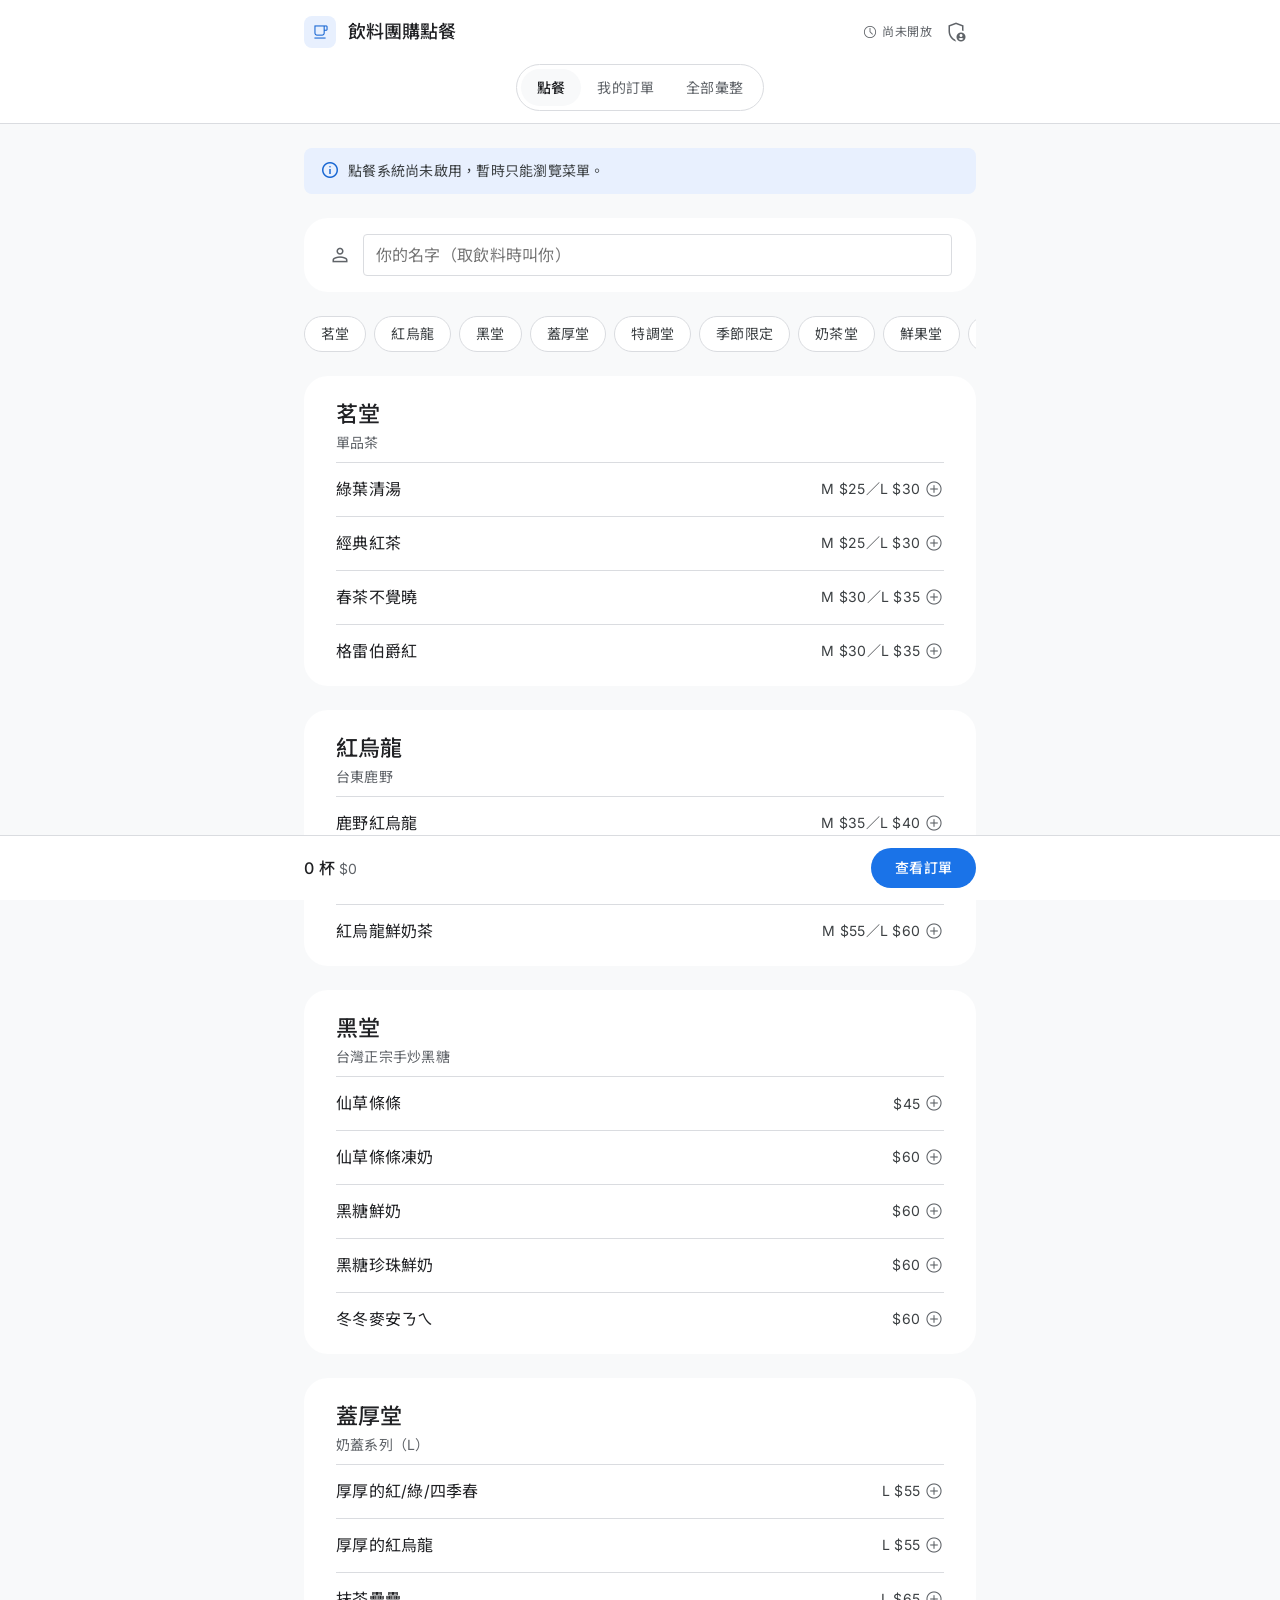
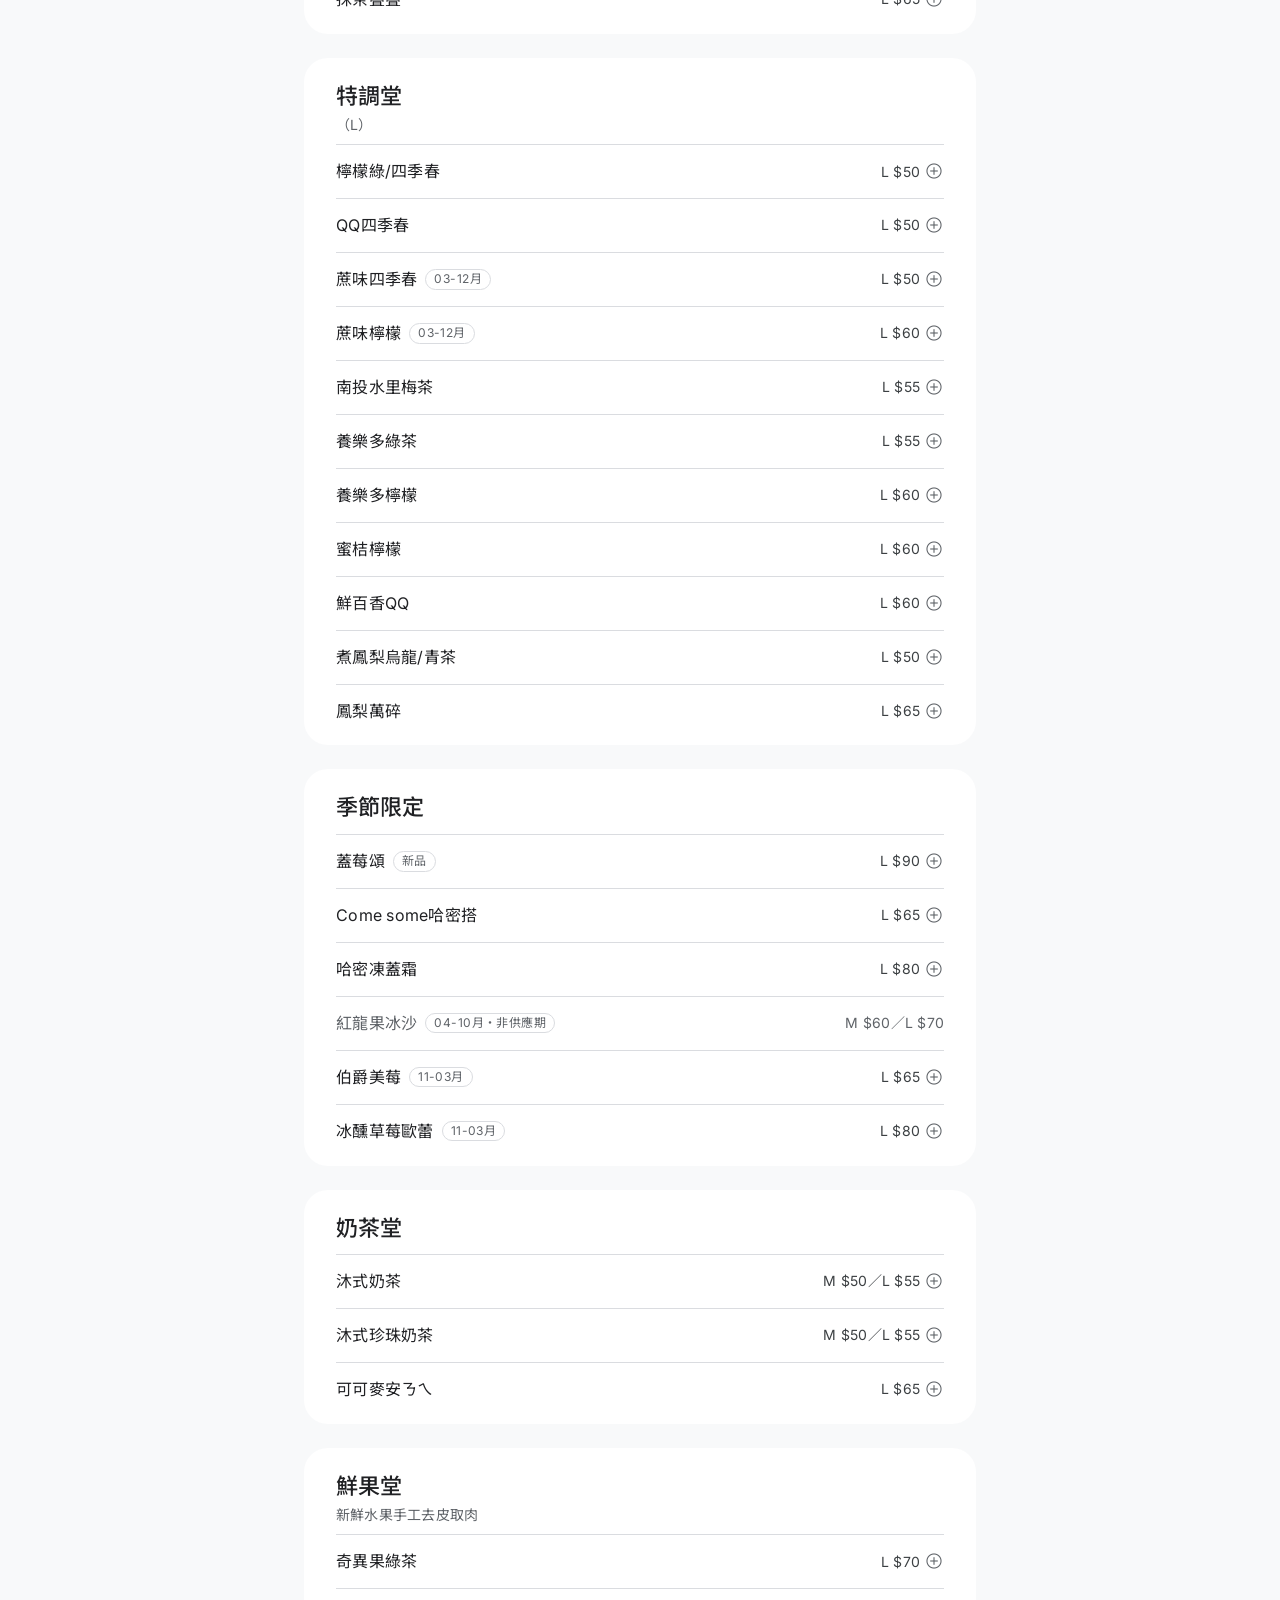
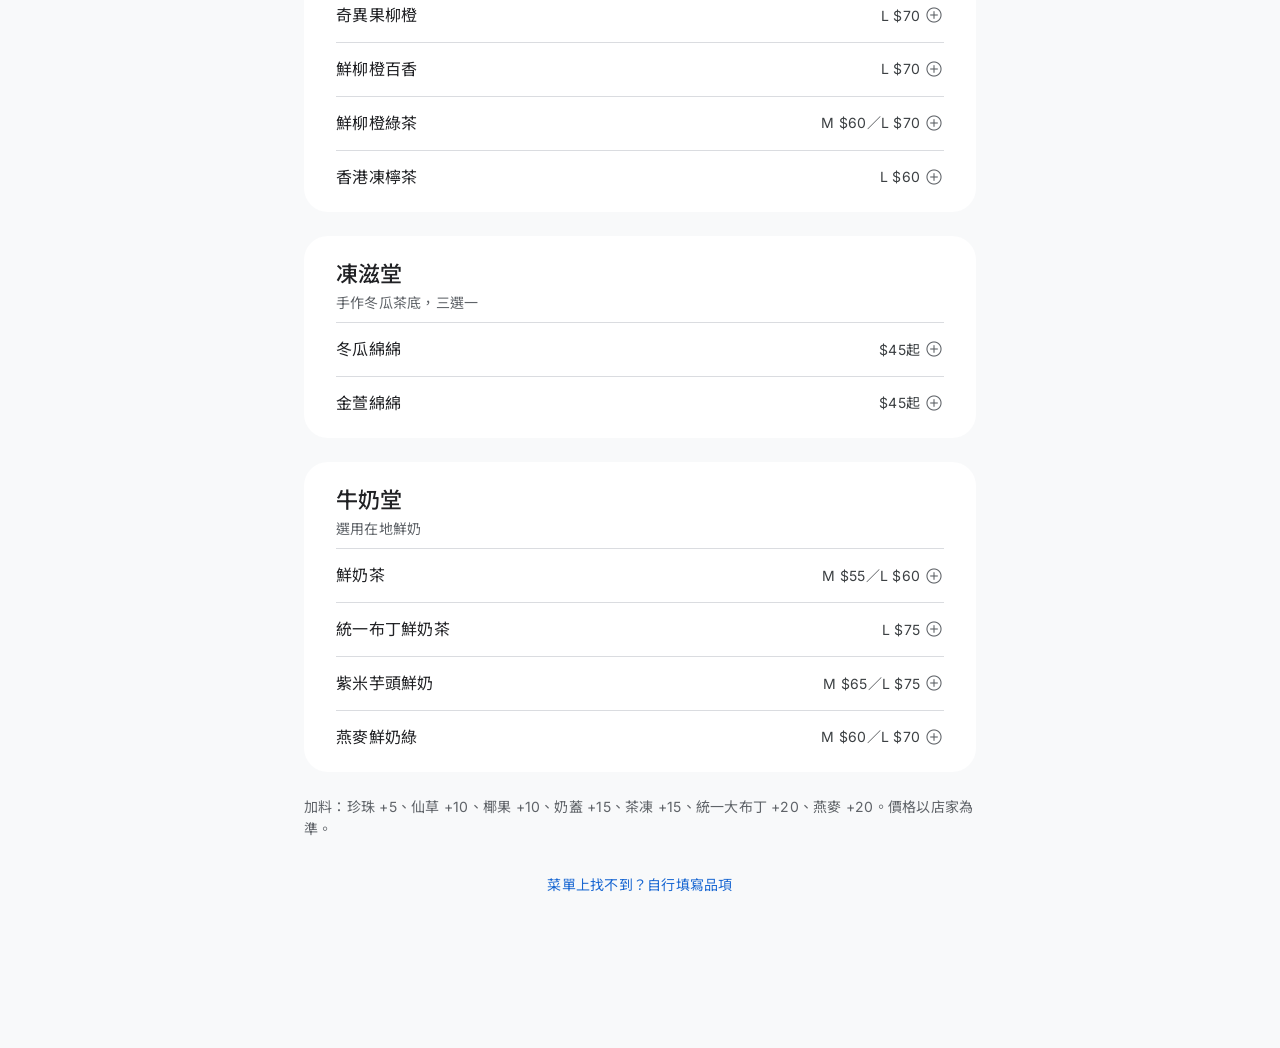
==== drink/index.html @ 53d5939b "Remove organizer guide page from site; keep instructions in README Co-Authored-By: Claude Opus 5.5 <" ====
<!DOCTYPE html>
<html lang="zh-Hant">
<head>
<meta charset="utf-8">
<meta name="viewport" content="width=device-width, initial-scale=1, viewport-fit=cover">
<meta name="robots" content="noindex,nofollow">
<title>飲料團購點餐</title>
<link rel="stylesheet" href="style.css">
</head>
<body>
<header class="tt-nav">
  <div class="tt-nav-inner">
    <div class="tt-brand"><span class="tt-brand-icon"><span class="tt-icon">local_cafe</span></span><span class="tt-brand-label" id="title">飲料團購點餐</span></div>
    <div class="nav-end"><div class="status" id="status">載入中</div><button class="iconbtn" id="adminBtn" aria-label="團主" title="團主"><span class="tt-icon">admin_panel_settings</span></button></div>
  </div>
  <div class="tabbar">
    <div class="tt-tabs" role="tablist">
      <button class="tt-tab" role="tab" id="tabMenu" aria-selected="true">點餐</button>
      <button class="tt-tab" role="tab" id="tabMine" aria-selected="false">我的訂單</button>
      <button class="tt-tab" role="tab" id="tabAll" aria-selected="false">全部彙整</button>
    </div>
  </div>
</header>

<main>
  <div id="notice" class="notice hide"></div>

  <section id="vMenu">
    <div class="card who" style="padding:16px 24px"><span class="tt-icon">person</span><input id="nick" placeholder="你的名字（取飲料時叫你）" maxlength="20" aria-label="你的名字"></div>
    <div id="gallery" class="card hide">
      <h2 class="card-title">菜單照片</h2>
      <div class="thumbs" id="thumbs"></div>
      <p class="muted" style="margin:8px 0 0">點照片可放大</p>
    </div>
    <div id="freeBox" class="card hide">
      <h2 class="card-title">填寫飲料</h2>
      <p class="muted" style="margin:0 0 16px" id="freeHint">這家店請看上方菜單照片，自行填寫品項與價格。</p>
      <button class="btn ghost" id="freeBtn"><span class="tt-icon">edit</span>填寫一杯</button>
    </div>
    <nav class="catnav" id="catnav" aria-label="分類"></nav>
    <div id="menu"></div>
    <p class="muted" id="menuFoot"></p>
    <p class="foot hide" id="otherLink"><a href="#" class="link" id="otherBtn">菜單上找不到？自行填寫品項</a></p>
  </section>

  <section id="vMine" class="hide">
    <div class="card"><h2 class="card-title">我的訂單</h2><div id="mine"></div></div>
  </section>

  <section id="vAll" class="hide">
    <div id="adminBox" class="card hide">
      <h2 class="card-title">團主設定</h2>
      <label class="field-label" for="cfgShop">今日訂購商家</label>
      <div class="row" style="flex-wrap:nowrap;margin-bottom:8px"><select id="cfgShop" style="flex:1"></select><button class="btn ghost" id="shopEdit">編輯</button></div>
      <p style="margin:0 0 16px"><a href="#" class="link" id="shopNew">＋ 新增商家（上傳菜單）</a></p>
      <div class="timegrid">
        <div><label class="field-label" for="cfgOpenAt">開放訂購時間</label><input id="cfgOpenAt" type="datetime-local"></div>
        <div><label class="field-label" for="cfgCloseAt">截團時間</label><input id="cfgCloseAt" type="datetime-local"></div>
      </div>
      <p class="muted" style="margin:8px 0 16px">留空表示不限制。到截團時間後，同事就無法再新增或修改訂單。</p>
      <label class="field-label" for="cfgNote">備註</label>
      <input id="cfgNote" maxlength="80" placeholder="例：12:30 到貨，請到 3 樓會議室領取">
      <div class="row" style="margin-top:16px">
        <button class="btn ghost" id="cfgSave">儲存設定</button>
        <button class="btn ghost" id="cfgToggle">關閉點餐</button>
        <button class="btn danger" id="cfgClear">清空訂單</button>
        <button class="btn ghost" id="adminOut">登出</button>
      </div>
      <div id="clearConfirm" class="row hide" style="margin-top:16px"><span class="muted">確定刪除所有人的訂單？</span><button class="btn danger" id="clearYes">確定清空</button><button class="btn ghost" id="clearNo">取消</button></div>
      <div id="adminMsg" class="muted" style="margin-top:8px"></div>
    </div>

    <div id="shopEditor" class="card hide">
      <h2 class="card-title" id="seTitle">新增商家</h2>
      <label class="field-label" for="seName">商家名稱</label>
      <input id="seName" maxlength="30" placeholder="例：茶湯會 北醫店">
      <div class="grp"><label class="t">菜單照片（最多 6 張）</label>
        <div class="thumbs" id="seThumbs"></div>
        <label class="btn ghost" style="margin-top:8px"><span class="tt-icon">add_photo_alternate</span>選擇照片<input type="file" id="seFile" accept="image/*" multiple hidden></label>
      </div>
      <details class="grp" id="seAdv">
        <summary class="field-label" style="cursor:pointer">進階：建立點選式菜單（選填）</summary>
        <p class="muted" style="margin:8px 0">有了點選式菜單，同事只要點品項、選冰塊甜度，不用自己打字和填價格。沒有也能點餐。</p>
        <div class="row" style="margin-bottom:8px"><button class="btn ghost" id="seCopyPrompt"><span class="tt-icon">content_copy</span>複製 AI 指令</button><span class="muted" id="sePromptMsg"></span></div>
        <p class="muted" style="margin:0 0 8px">做法：把菜單照片和這段指令一起貼給 ChatGPT、Gemini 或 Claude，再把它回覆的文字貼到下面。</p>
        <textarea id="seText" rows="12" style="font-family:ui-monospace,Menlo,monospace;font-size:13px" placeholder="# 分類名稱
品名 M50 L55
品名 45
冰塊: 正常冰 少冰 微冰 去冰 溫 熱
甜度: 正常糖 少糖 半糖 微糖 無糖
加料: 珍珠5 椰果10"></textarea>
        <div id="sePreview" class="muted" style="margin-top:8px"></div>
      </details>
      <label class="row" style="margin-top:16px"><input type="checkbox" id="seUse" checked style="width:auto"> 儲存後設為今日訂購商家</label>
      <div class="row" style="margin-top:16px"><button class="btn" id="seSave">儲存</button><button class="btn ghost" id="seCancel">取消</button><button class="btn danger hide" id="seDelete">刪除這家</button></div>
      <div id="seMsg" class="muted" style="margin-top:8px"></div>
    </div>

    <div class="card">
      <div class="card-head"><h2 class="card-title">叫貨清單</h2><button class="btn ghost" id="refresh" aria-label="重新整理"><span class="tt-icon">refresh</span>更新</button></div>
      <pre id="merged"></pre>
      <div class="row"><button class="btn" id="copyBtn"><span class="tt-icon">content_copy</span>複製清單</button><span id="copyMsg" class="muted"></span></div>
    </div>

    <div class="card"><h2 class="card-title">依人分列</h2><div id="byPerson"></div></div>

    <div id="loginBox" class="foot"><a href="#" id="loginLink" class="link">團主登入</a></div>
    <div id="loginForm" class="card hide">
      <h2 class="card-title">團主登入</h2>
      <label class="field-label" for="adminKey">團主密碼</label>
      <div class="row" style="flex-wrap:nowrap"><input id="adminKey" type="password"><button class="btn ghost" id="loginBtn">登入</button></div>
      <div id="loginMsg" class="muted" style="margin-top:8px"></div>
    </div>
  </section>
</main>

<div class="cartbar" id="cartbar"><div class="cartbar-inner"><div><b id="cbCount">0 杯</b> <span class="muted" id="cbSum">$0</span></div><button class="btn" id="cbGo">查看訂單</button></div></div>

<div class="lightbox" id="lightbox" role="dialog" aria-modal="true"><img id="lbImg" alt="菜單照片"><button class="iconbtn close" id="lbClose" aria-label="關閉"><span class="tt-icon">close</span></button><button class="iconbtn nav prev" id="lbPrev" aria-label="上一張"><span class="tt-icon">chevron_left</span></button><button class="iconbtn nav next" id="lbNext" aria-label="下一張"><span class="tt-icon">chevron_right</span></button></div>
<div class="sheet-bg" id="sheetBg"><div class="sheet" id="sheet" role="dialog" aria-modal="true"></div></div>

<script src="config.js"></script>
<script src="app.js"></script>
</body>
</html>
---- drink/style.css ----
/* TMU Teaching design system — tokens and the components this page uses */
@import url("https://fonts.googleapis.com/css2?family=Inter:wght@400;500&family=Noto+Sans+TC:wght@400;500&display=swap");
@import url("https://fonts.googleapis.com/css2?family=Material+Symbols+Outlined:opsz,wght,FILL,GRAD@24,300,0,0&display=block");

:root {
  --canvas: #f8f9fa; --surface-card: #ffffff; --feature-tint: #e8f0fe;
  --ink: #202124; --graphite: #3c4043; --slate: #5f6368; --mist: #dadce0; --cloud-shadow: #c4c6c7;
  --blue: #1a73e8; --blue-deep: #1967d2; --on-blue: #ffffff; --green: #188038;
  --scrim: #20212480; --focus-ring: #1a73e8;
  --font: Inter, "Noto Sans TC", ui-sans-serif, system-ui, -apple-system, "Segoe UI", sans-serif;
  --s8: 8px; --s16: 16px; --s24: 24px; --s32: 32px; --s40: 40px;
  --r-md: 4px; --r-lg: 8px; --r-3xl: 24px; --r-full: 200px; --r-chip: 9999px;
  --control: 40px; --nav: 64px;
}
* { box-sizing: border-box; }
body { margin: 0; background: var(--canvas); color: var(--ink); font-family: var(--font); font-size: 16px; line-height: 1.56; letter-spacing: 0.272px; -webkit-font-smoothing: antialiased; }
button, input, textarea { font-family: var(--font); }
.hide { display: none !important; }

.tt-icon { font-family: "Material Symbols Outlined"; font-weight: 300; font-style: normal; font-size: 24px; line-height: 1; letter-spacing: normal; text-transform: none; white-space: nowrap; display: inline-block; width: 1em; height: 1em; overflow: hidden; font-feature-settings: "liga"; color: var(--slate); vertical-align: middle; }
:focus-visible { outline: 2px solid var(--focus-ring); outline-offset: 2px; }

/* Nav bar with brand mark */
.tt-nav { position: sticky; top: 0; z-index: 5; background: var(--surface-card); border-bottom: 1px solid var(--mist); }
.tt-nav-inner { max-width: 720px; margin: 0 auto; height: var(--nav); padding: 0 var(--s24); display: flex; align-items: center; justify-content: space-between; gap: var(--s16); }
.tt-brand { display: inline-flex; align-items: center; gap: 12px; min-width: 0; }
.tt-brand-icon { width: 32px; height: 32px; border-radius: var(--r-lg); background: var(--feature-tint); display: inline-flex; align-items: center; justify-content: center; flex: none; }
.tt-brand-icon .tt-icon { color: var(--blue-deep); font-size: 20px; }
.tt-brand-label { font-size: 18px; line-height: 1.56; font-weight: 500; letter-spacing: 0; white-space: nowrap; overflow: hidden; text-overflow: ellipsis; }
.status { font-size: 12px; line-height: 1.5; letter-spacing: 0.432px; color: var(--slate); display: inline-flex; align-items: center; gap: 4px; white-space: nowrap; }
.status .tt-icon { font-size: 16px; }
.status.open { color: var(--green); } .status.open .tt-icon { color: var(--green); }
.tabbar { max-width: 720px; margin: 0 auto; padding: 0 var(--s24) 12px; display: flex; justify-content: center; }

/* Tab switcher */
.tt-tabs { display: inline-flex; padding: 4px; border: 1px solid var(--mist); border-radius: var(--r-chip); background: var(--surface-card); }
.tt-tab { border: 0; background: transparent; border-radius: var(--r-chip); padding: 8px var(--s16); font-size: 14px; line-height: 1.5; letter-spacing: 0.238px; color: var(--slate); cursor: pointer; white-space: nowrap; }
.tt-tab:hover { color: var(--ink); }
.tt-tab[aria-selected="true"] { background: var(--canvas); color: var(--ink); font-weight: 500; }

main { max-width: 720px; margin: 0 auto; padding: var(--s24) var(--s24) 120px; }
.note-line { font-size: 14px; letter-spacing: 0.238px; color: var(--slate); margin: 0 0 var(--s24); }

/* Cards */
.card { background: var(--surface-card); border-radius: var(--r-3xl); padding: var(--s32); margin-bottom: var(--s24); }
.card-title { margin: 0 0 var(--s16); font-size: 22px; line-height: 1.29; letter-spacing: -0.132px; font-weight: 500; }
.card-head { display: flex; justify-content: space-between; align-items: center; gap: var(--s16); margin-bottom: var(--s16); }
.card-head .card-title { margin: 0; }
@media (max-width: 520px) { main { padding: var(--s16) var(--s16) 120px; } .card { padding: var(--s24); } }

/* Inputs */
.field-label { display: block; font-size: 14px; letter-spacing: 0.238px; color: var(--graphite); margin-bottom: var(--s8); }
input, textarea { width: 100%; font-size: 16px; letter-spacing: 0.272px; color: var(--ink); background: var(--surface-card); border: 1px solid var(--mist); border-radius: var(--r-md); padding: 10px 12px; }
input:focus, textarea:focus { outline: none; border-color: var(--blue); box-shadow: 0 0 0 3px var(--cloud-shadow); }
.who { display: flex; align-items: center; gap: 12px; }

/* Category chips */
.catnav { display: flex; gap: var(--s8); overflow-x: auto; padding: 0 0 var(--s8); margin-bottom: var(--s16); scrollbar-width: none; }
.catnav::-webkit-scrollbar { display: none; }
.catnav a { white-space: nowrap; border: 1px solid var(--mist); background: var(--surface-card); color: var(--graphite); border-radius: var(--r-chip); padding: 6px var(--s16); text-decoration: none; font-size: 14px; letter-spacing: 0.238px; }
.catnav a:hover { color: var(--blue-deep); border-color: var(--blue); }

/* Menu */
.cat { background: var(--surface-card); border-radius: var(--r-3xl); padding: var(--s24) var(--s32) var(--s8); margin-bottom: var(--s24); scroll-margin-top: 140px; }
.cat h2 { margin: 0 0 4px; font-size: 22px; line-height: 1.29; letter-spacing: -0.132px; font-weight: 500; }
.cat .sub { margin: 0 0 var(--s8); font-size: 14px; letter-spacing: 0.238px; color: var(--slate); }
.item { display: flex; justify-content: space-between; align-items: center; gap: var(--s16); padding: 14px 0; border-top: 1px solid var(--mist); cursor: pointer; }
.item:hover .n { color: var(--blue-deep); }
.item .n { color: var(--ink); }
.item .tag { display: inline-block; margin-left: var(--s8); font-size: 12px; letter-spacing: 0.432px; color: var(--slate); border: 1px solid var(--mist); border-radius: var(--r-chip); padding: 0 8px; vertical-align: 2px; }
.item .p { color: var(--graphite); font-size: 14px; letter-spacing: 0.238px; white-space: nowrap; display: inline-flex; align-items: center; gap: 4px; }
.item .p .tt-icon { font-size: 20px; }
.item.off { cursor: not-allowed; }
.item.off .n, .item.off .p { color: var(--slate); }
.item.off:hover .n { color: var(--slate); }
@media (max-width: 520px) { .cat { padding: var(--s16) var(--s24) 4px; } }

/* Buttons */
.btn { display: inline-flex; align-items: center; justify-content: center; gap: var(--s8); height: var(--control); padding: 0 var(--s24); border-radius: var(--r-full); font-size: 14px; line-height: 1; font-weight: 500; letter-spacing: 0.238px; cursor: pointer; white-space: nowrap; background: var(--blue); color: var(--on-blue); border: 0; }
.btn:hover { background: var(--blue-deep); }
.btn.ghost, .btn.danger { background: transparent; color: var(--blue); border: 1px solid var(--mist); }
.btn.ghost:hover, .btn.danger:hover { background: var(--canvas); border-color: var(--blue); }
.btn.danger { color: var(--graphite); }
.btn:disabled { opacity: .38; cursor: default; }
.btn .tt-icon { color: inherit; font-size: 20px; }
.x { border: 0; background: none; color: var(--blue-deep); cursor: pointer; font-size: 14px; letter-spacing: 0.238px; padding: 4px 0; border-radius: var(--r-md); }
.x:hover { text-decoration: underline; text-underline-offset: 2px; }
.link { color: var(--blue-deep); font-size: 14px; letter-spacing: 0.238px; text-decoration: none; }
.link:hover { text-decoration: underline; text-underline-offset: 2px; }

/* Bottom bar */
.cartbar { position: fixed; left: 0; right: 0; bottom: 0; z-index: 6; background: var(--surface-card); border-top: 1px solid var(--mist); }
.cartbar-inner { max-width: 720px; margin: 0 auto; padding: 12px var(--s24) calc(12px + env(safe-area-inset-bottom)); display: flex; justify-content: space-between; align-items: center; gap: var(--s16); }
.cartbar b { font-weight: 500; }

/* Modal (bottom sheet on phones) */
.sheet-bg { position: fixed; inset: 0; background: var(--scrim); display: none; z-index: 10; align-items: center; justify-content: center; padding: var(--s24); }
.sheet-bg.show { display: flex; }
.sheet { background: var(--surface-card); width: 100%; max-width: 480px; max-height: 88vh; overflow: auto; border-radius: var(--r-lg); padding: var(--s24); }
@media (max-width: 520px) { .sheet-bg { align-items: flex-end; padding: 0; } .sheet { max-width: none; border-radius: var(--r-lg) var(--r-lg) 0 0; padding-bottom: calc(var(--s24) + env(safe-area-inset-bottom)); } }
.sheet h3 { margin: 0; font-size: 22px; line-height: 1.29; letter-spacing: -0.132px; font-weight: 500; }
.sheet .muted { margin-top: 2px; }
.grp { margin: var(--s24) 0 0; }
.grp .t { display: block; font-size: 14px; letter-spacing: 0.238px; color: var(--graphite); margin-bottom: var(--s8); }
.chips { display: flex; flex-wrap: wrap; gap: var(--s8); }
.chips button { border: 1px solid var(--mist); background: var(--surface-card); color: var(--graphite); border-radius: var(--r-chip); padding: 6px 14px; font-size: 14px; letter-spacing: 0.238px; cursor: pointer; }
.chips button:hover { border-color: var(--blue); }
.chips button.on { background: var(--feature-tint); border-color: var(--blue); color: var(--blue-deep); font-weight: 500; }
.qty { display: flex; align-items: center; gap: var(--s16); }
.qty button { width: var(--control); height: var(--control); border-radius: var(--r-chip); border: 1px solid var(--mist); background: var(--surface-card); color: var(--graphite); cursor: pointer; display: inline-flex; align-items: center; justify-content: center; padding: 0; }
.qty button:hover { border-color: var(--blue); }
.qty b { font-weight: 500; min-width: 1.5em; text-align: center; }
.sheet-foot { display: flex; justify-content: flex-end; gap: var(--s16); margin-top: var(--s32); }

/* Order lines */
.line { display: flex; justify-content: space-between; gap: var(--s16); padding: 12px 0; border-top: 1px solid var(--mist); }
.line:first-child { border-top: 0; padding-top: 0; }
.line .d { font-size: 14px; letter-spacing: 0.238px; color: var(--slate); }
.line b { font-weight: 500; }
.amt { text-align: right; white-space: nowrap; }
.tot { display: flex; justify-content: space-between; font-weight: 500; padding-top: 12px; margin-top: 4px; border-top: 1px solid var(--mist); }
pre { white-space: pre-wrap; background: var(--canvas); padding: var(--s16); border-radius: var(--r-lg); font-family: var(--font); font-size: 14px; letter-spacing: 0.238px; color: var(--graphite); margin: 0 0 var(--s16); }
.muted { color: var(--slate); font-size: 14px; letter-spacing: 0.238px; }
.ok { color: var(--green); }
.row { display: flex; gap: var(--s8); flex-wrap: wrap; align-items: center; }
.notice { background: var(--feature-tint); color: var(--graphite); border-radius: var(--r-lg); padding: 12px var(--s16); font-size: 14px; letter-spacing: 0.238px; margin-bottom: var(--s24); display: flex; gap: var(--s8); align-items: flex-start; }
.notice::before { content: "info"; font-family: "Material Symbols Outlined"; font-size: 20px; line-height: 1; color: var(--blue-deep); font-feature-settings: "liga"; }
.empty { text-align: center; padding: var(--s16) 0; }
.foot { text-align: center; padding: var(--s16) 0; }

.timegrid { display: grid; grid-template-columns: 1fr 1fr; gap: var(--s16); }
@media (max-width: 520px) { .timegrid { grid-template-columns: 1fr; } }
.deadline { background: var(--surface-card); border-radius: var(--r-3xl); padding: var(--s16) var(--s24); margin-bottom: var(--s24); display: flex; align-items: center; gap: 12px; }
.deadline .tt-icon { flex: none; }
.deadline b { font-weight: 500; }
.deadline .muted { display: block; }

.nav-end { display: flex; align-items: center; gap: 4px; flex: none; }
.iconbtn { width: var(--control); height: var(--control); border-radius: var(--r-chip); border: 0; background: transparent; display: inline-flex; align-items: center; justify-content: center; cursor: pointer; padding: 0; }
.iconbtn:hover { background: var(--canvas); }
.iconbtn:hover .tt-icon { color: var(--ink); }
.iconbtn.on .tt-icon { color: var(--blue-deep); }
.notice a { color: var(--blue-deep); }

select { width: 100%; font-family: var(--font); font-size: 16px; color: var(--ink); background: var(--surface-card); border: 1px solid var(--mist); border-radius: var(--r-md); padding: 9px 12px; }
select:focus { outline: none; border-color: var(--blue); box-shadow: 0 0 0 3px var(--cloud-shadow); }
.thumbs { display: grid; grid-template-columns: repeat(auto-fill, minmax(96px, 1fr)); gap: var(--s8); }
.thumb { position: relative; aspect-ratio: 3 / 4; border-radius: var(--r-lg); overflow: hidden; background: var(--canvas); border: 1px solid var(--mist); cursor: zoom-in; display: flex; align-items: center; justify-content: center; }
.thumb img { width: 100%; height: 100%; object-fit: cover; display: block; }
.thumb .rm { position: absolute; top: 4px; right: 4px; width: 28px; height: 28px; border-radius: var(--r-chip); border: 0; background: var(--surface-card); cursor: pointer; display: inline-flex; align-items: center; justify-content: center; padding: 0; }
.thumb .rm .tt-icon { font-size: 18px; }
.lightbox { position: fixed; inset: 0; background: rgba(32,33,36,.92); z-index: 20; display: none; align-items: center; justify-content: center; }
.lightbox.show { display: flex; }
.lightbox img { max-width: 100vw; max-height: 100vh; object-fit: contain; touch-action: pinch-zoom; }
.lightbox .close { position: fixed; top: 12px; right: 12px; background: var(--surface-card); }
.lightbox .nav { position: fixed; top: 50%; transform: translateY(-50%); background: var(--surface-card); }
.lightbox .prev { left: 12px; } .lightbox .next { right: 12px; }
label.btn { cursor: pointer; }
details > summary { list-style: none; } details > summary::-webkit-details-marker { display: none; }
details > summary::before { content: "chevron_right"; font-family: "Material Symbols Outlined"; font-feature-settings: "liga"; font-size: 20px; vertical-align: -5px; color: var(--slate); margin-right: 4px; display: inline-block; }
details[open] > summary::before { content: "expand_more"; }
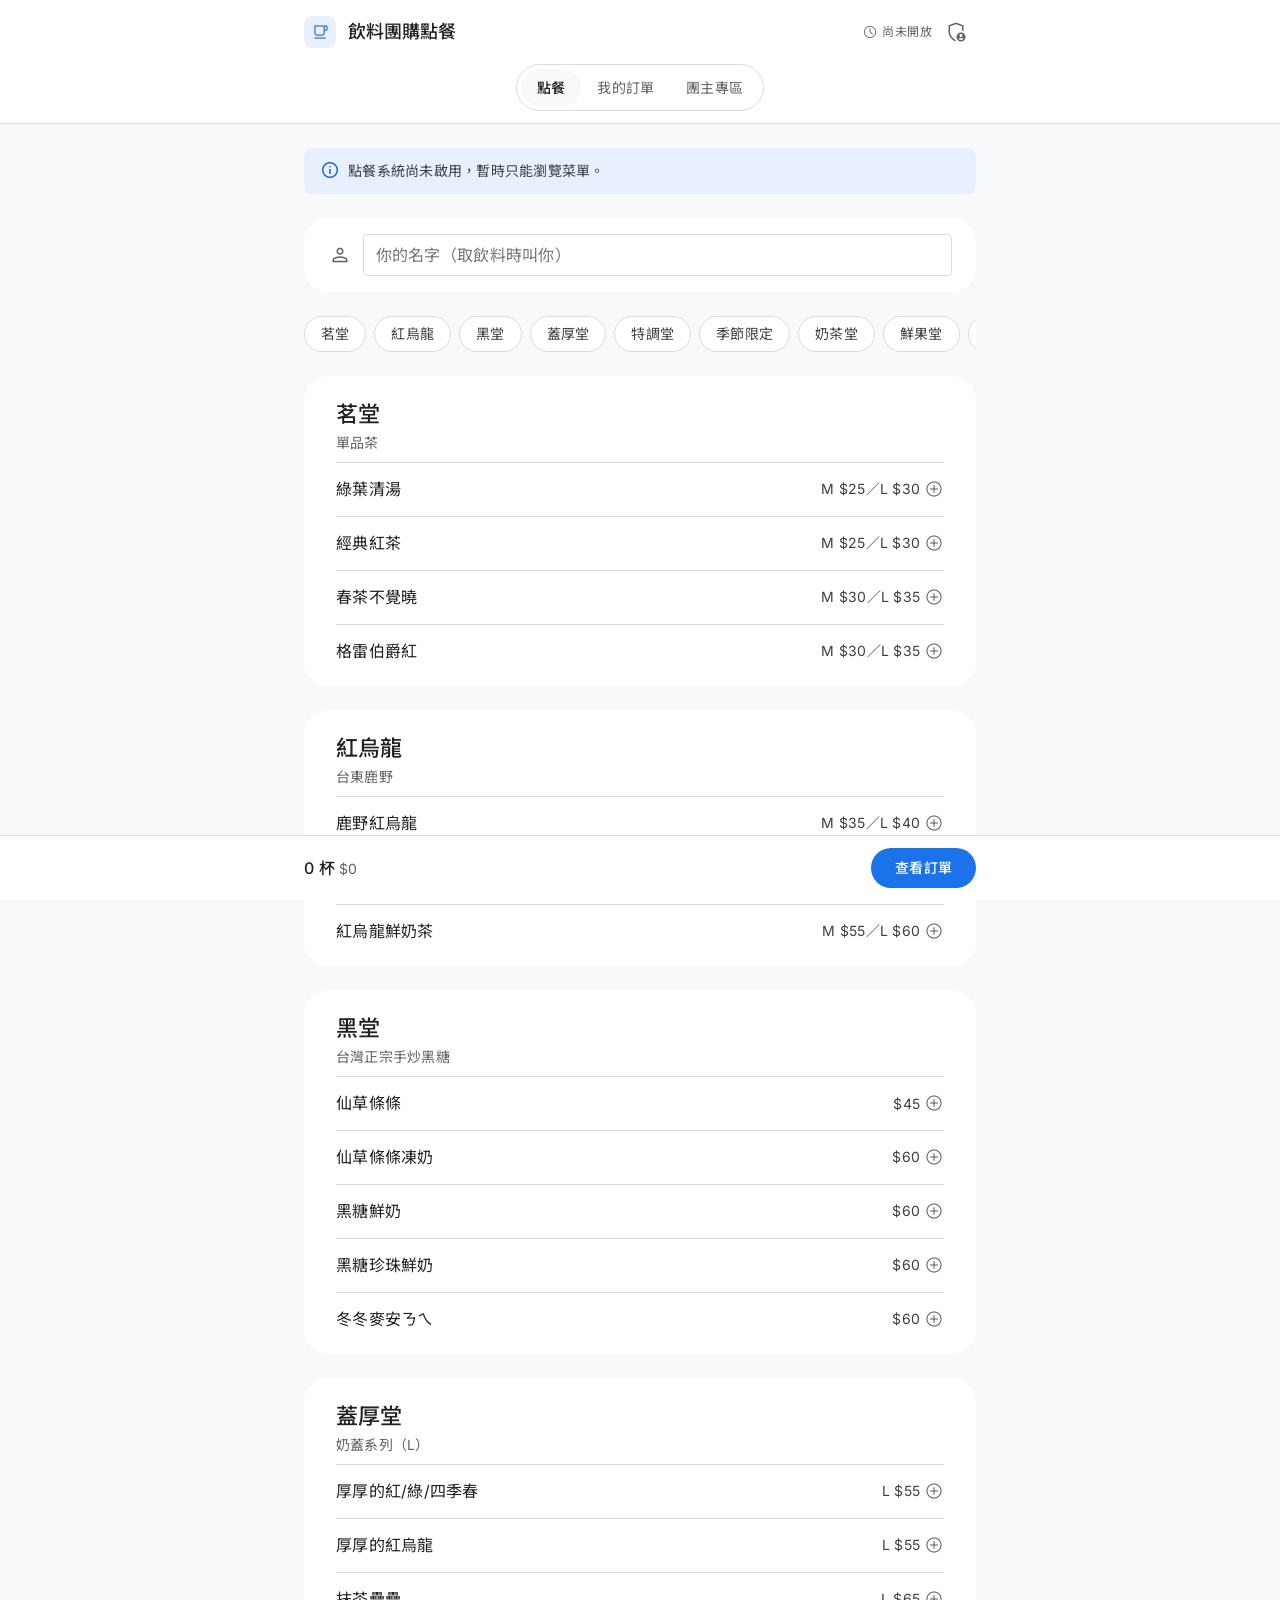
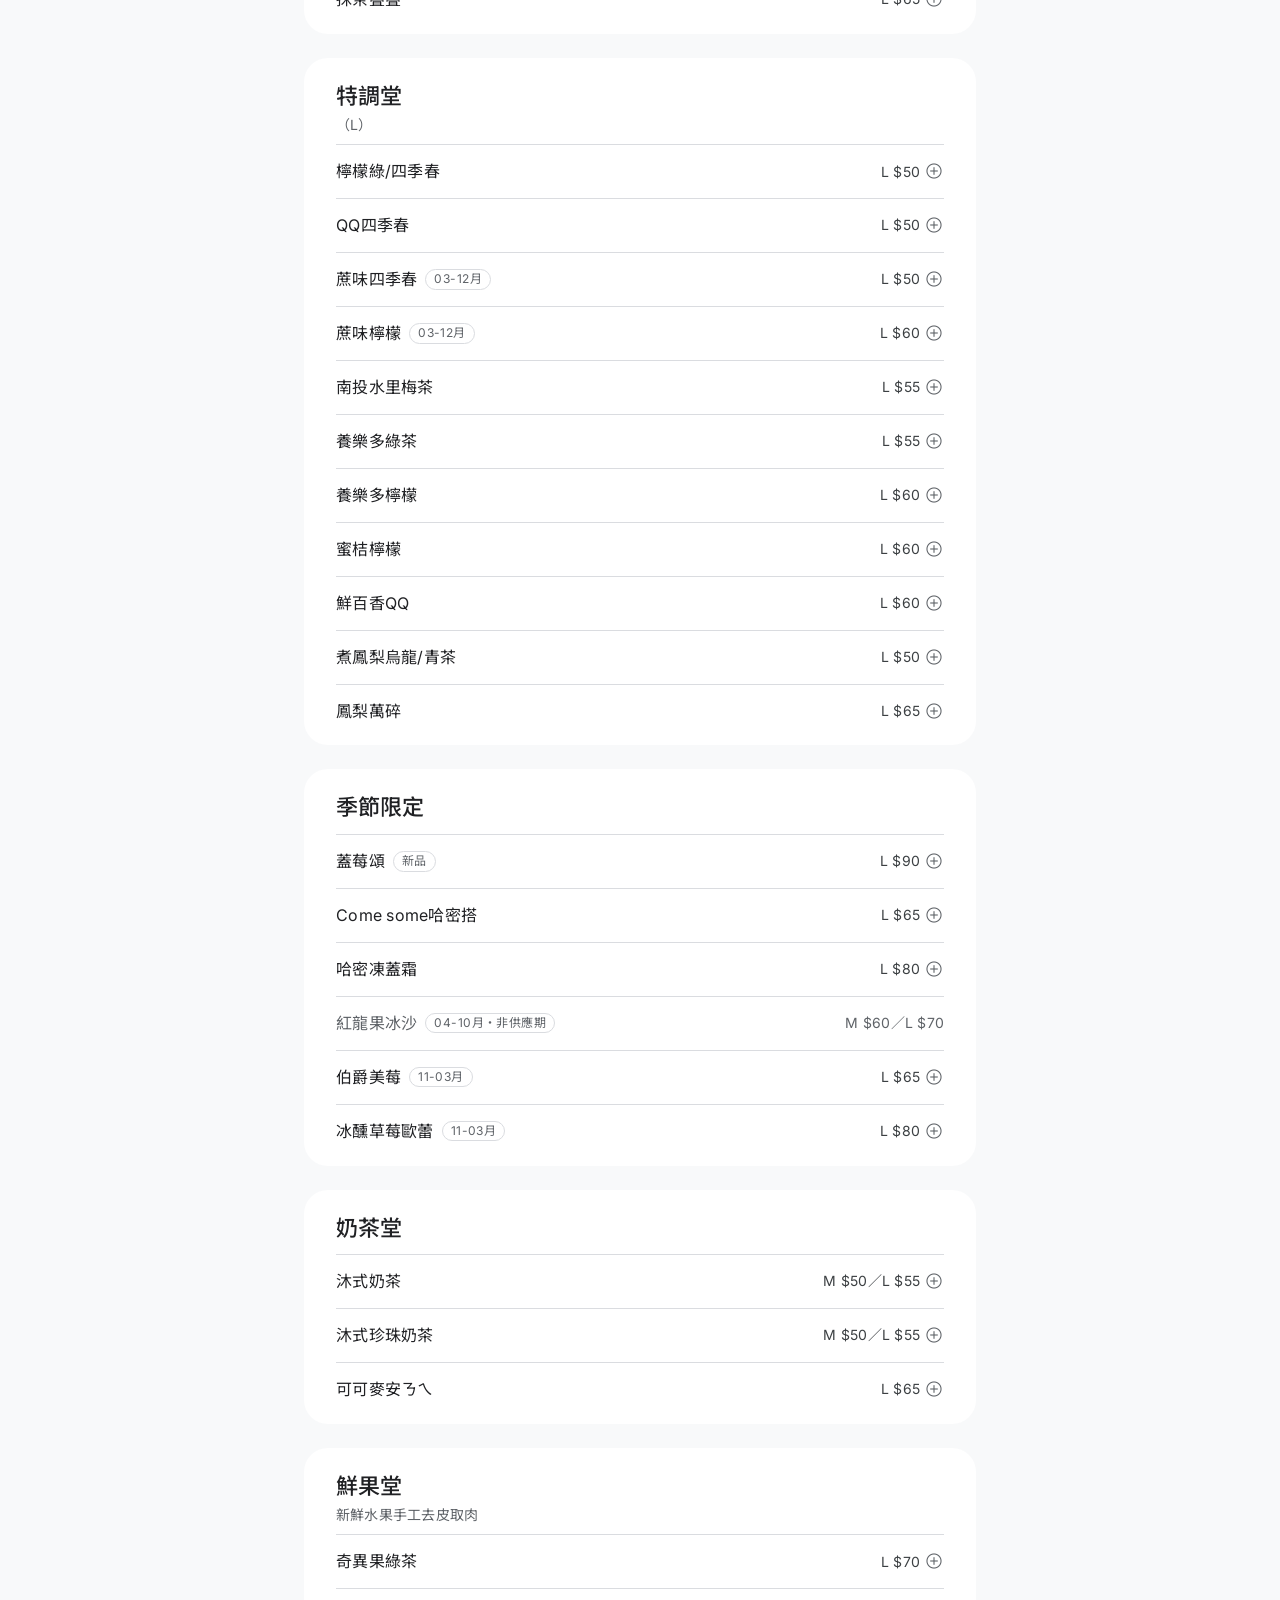
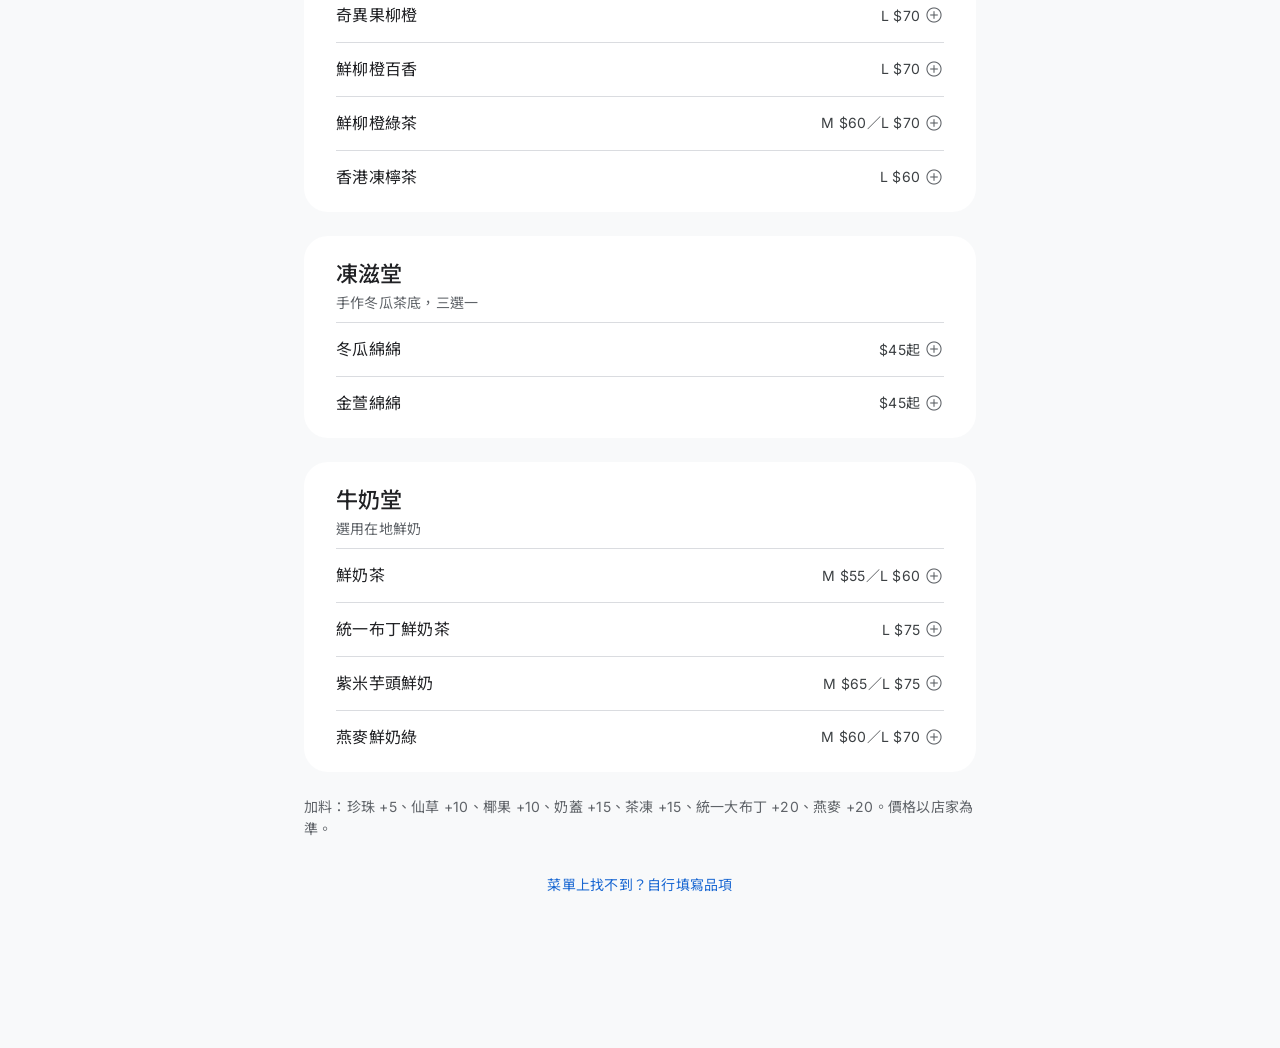
==== commit 1d89fff0: "Rename summary tab to 團主專區 Co-Authored-By: Claude Opus 5.5 <noreply@anthropic.com> Claude-Session: h" ====
--- a/drink/index.html
+++ b/drink/index.html
@@ -5,7 +5,7 @@
 <meta name="viewport" content="width=device-width, initial-scale=1, viewport-fit=cover">
 <meta name="robots" content="noindex,nofollow">
 <title>飲料團購點餐</title>
-<link rel="stylesheet" href="style.css">
+<link rel="stylesheet" href="style.css?v=202611201331">
 </head>
 <body>
 <header class="tt-nav">
@@ -17,7 +17,7 @@
     <div class="tt-tabs" role="tablist">
       <button class="tt-tab" role="tab" id="tabMenu" aria-selected="true">點餐</button>
       <button class="tt-tab" role="tab" id="tabMine" aria-selected="false">我的訂單</button>
-      <button class="tt-tab" role="tab" id="tabAll" aria-selected="false">全部彙整</button>
+      <button class="tt-tab" role="tab" id="tabAll" aria-selected="false">團主專區</button>
     </div>
   </div>
 </header>
@@ -66,6 +66,8 @@
         <button class="btn danger" id="cfgClear">清空訂單</button>
         <button class="btn ghost" id="adminOut">登出</button>
       </div>
+      <div class="row" style="margin-top:16px"><button class="btn ghost" id="inviteBtn"><span class="tt-icon">link</span>複製團主邀請連結</button><span class="muted" id="inviteMsg"></span></div>
+      <p class="muted" style="margin:8px 0 0">用私訊傳給要開團的同事，對方點開就會自動登入。請勿貼到群組。</p>
       <div id="clearConfirm" class="row hide" style="margin-top:16px"><span class="muted">確定刪除所有人的訂單？</span><button class="btn danger" id="clearYes">確定清空</button><button class="btn ghost" id="clearNo">取消</button></div>
       <div id="adminMsg" class="muted" style="margin-top:8px"></div>
     </div>
@@ -119,7 +121,7 @@
 <div class="lightbox" id="lightbox" role="dialog" aria-modal="true"><img id="lbImg" alt="菜單照片"><button class="iconbtn close" id="lbClose" aria-label="關閉"><span class="tt-icon">close</span></button><button class="iconbtn nav prev" id="lbPrev" aria-label="上一張"><span class="tt-icon">chevron_left</span></button><button class="iconbtn nav next" id="lbNext" aria-label="下一張"><span class="tt-icon">chevron_right</span></button></div>
 <div class="sheet-bg" id="sheetBg"><div class="sheet" id="sheet" role="dialog" aria-modal="true"></div></div>
 
-<script src="config.js"></script>
-<script src="app.js"></script>
+<script src="config.js?v=202611201331"></script>
+<script src="app.js?v=202611201331"></script>
 </body>
 </html>
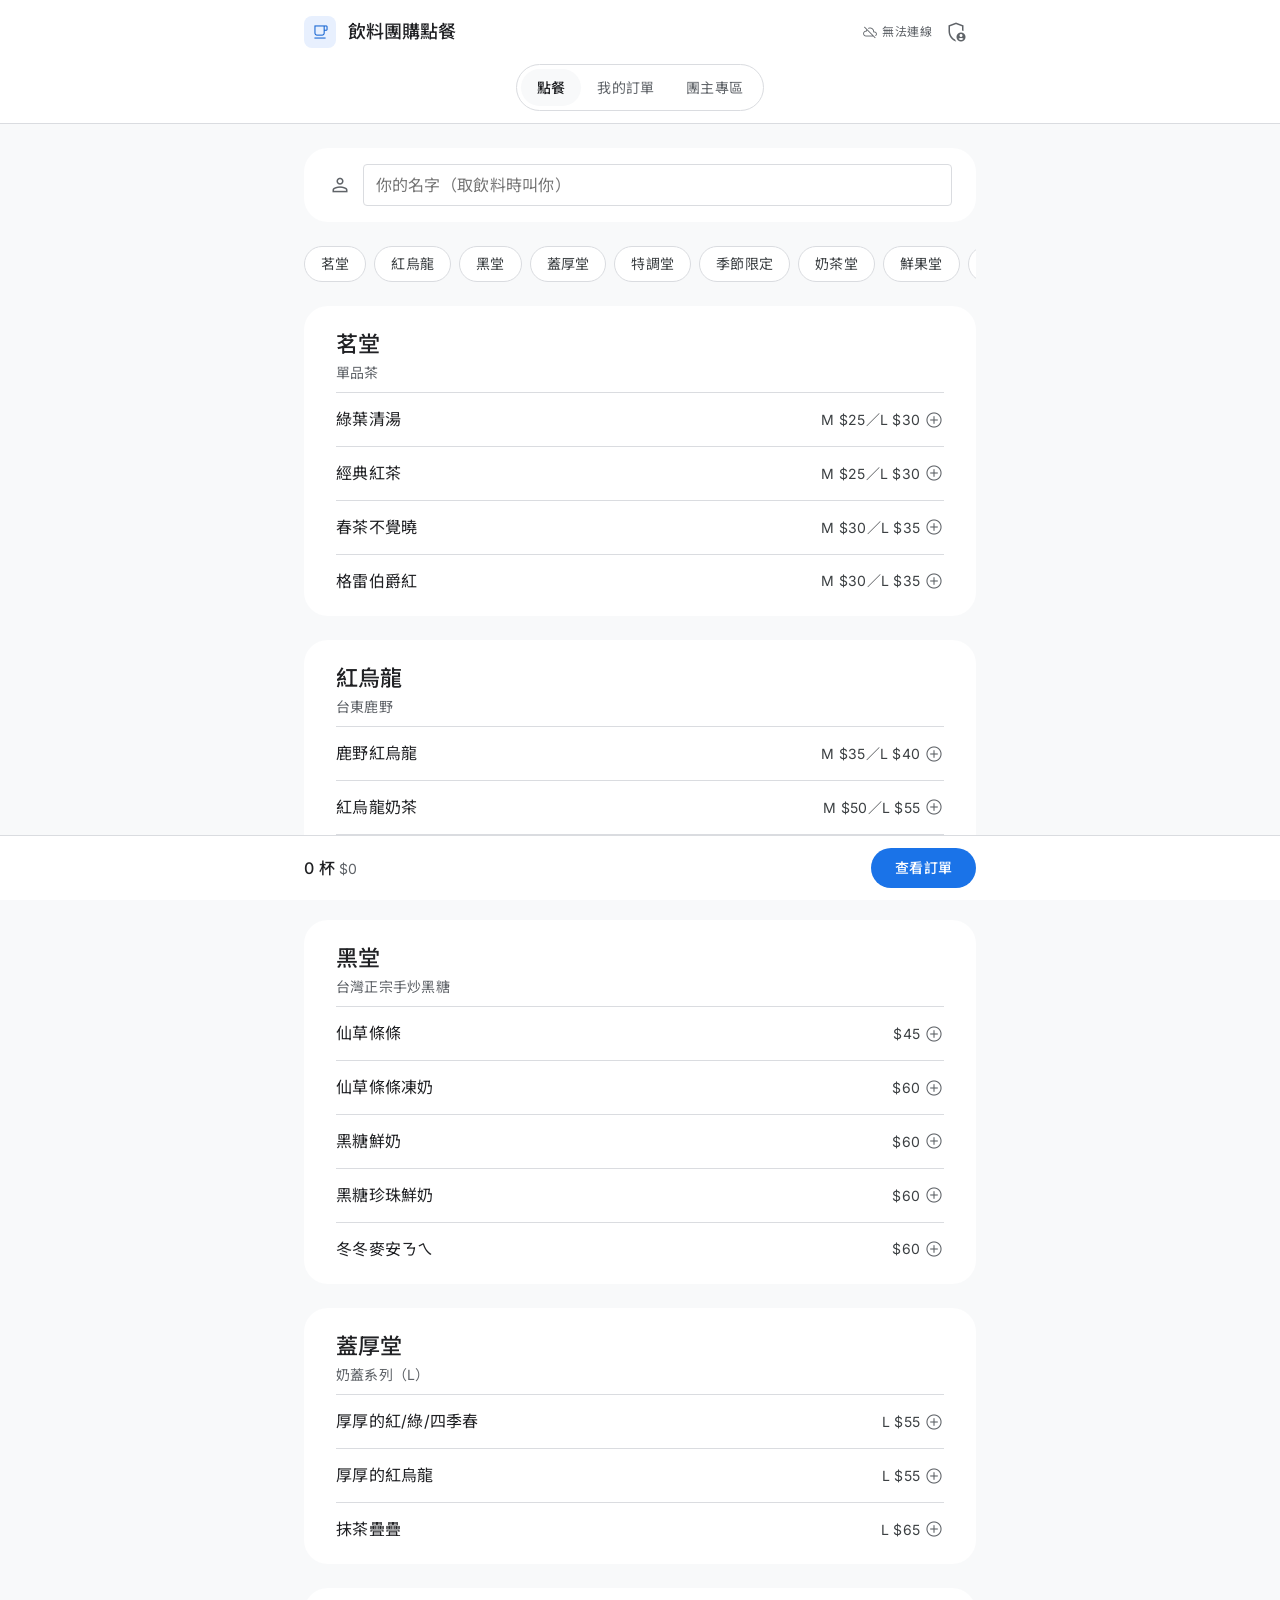
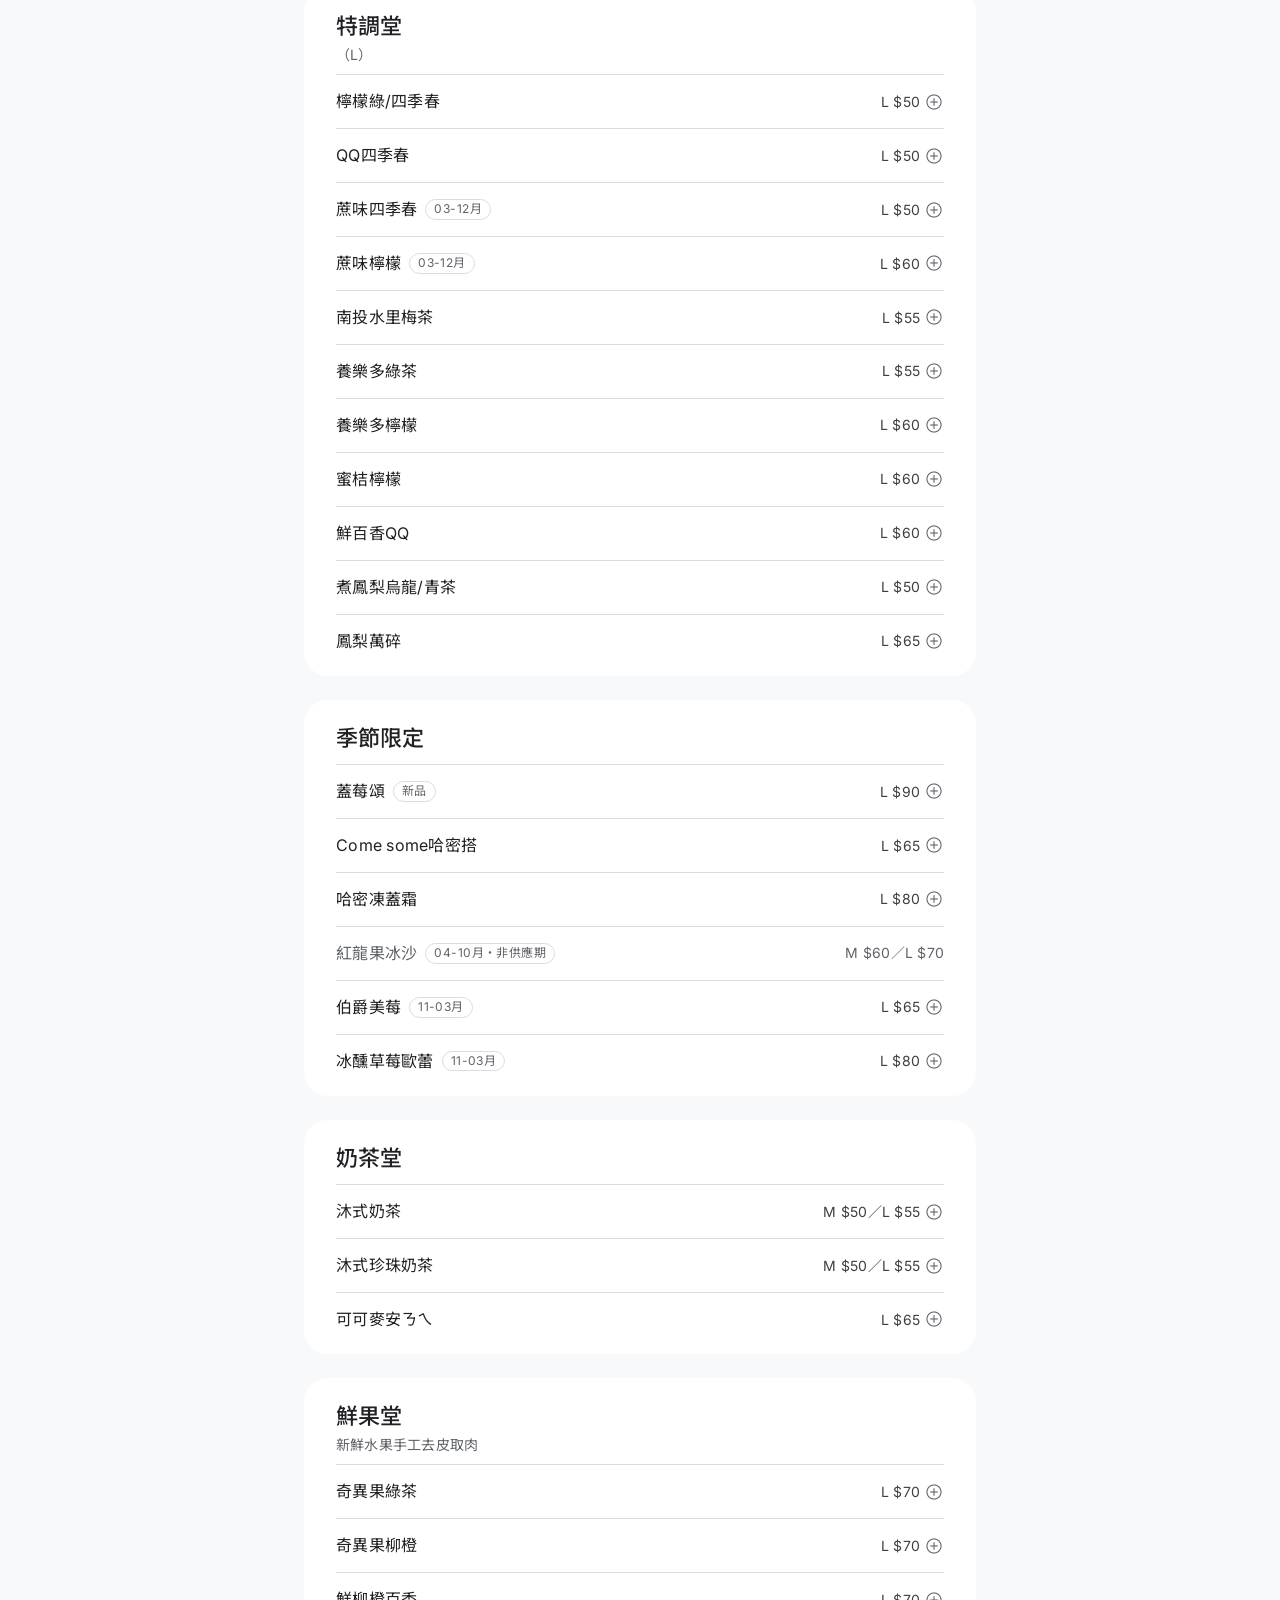
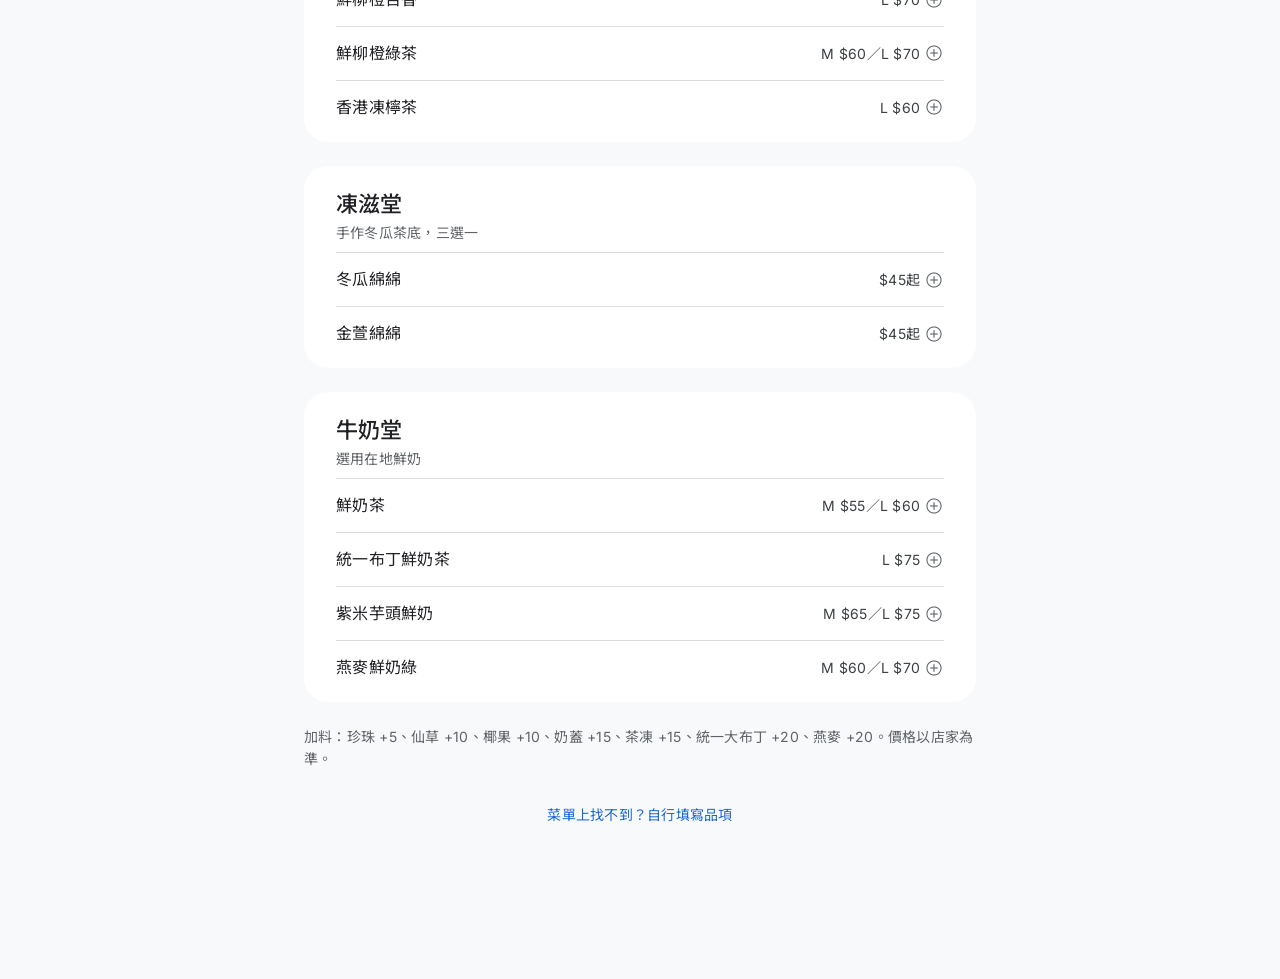
==== commit 875101b6: "Connect Apps Script backend Co-Authored-By: Claude Opus 5.5 <noreply@anthropic.com> Claude-Session: " ====
--- a/drink/index.html
+++ b/drink/index.html
@@ -5,7 +5,7 @@
 <meta name="viewport" content="width=device-width, initial-scale=1, viewport-fit=cover">
 <meta name="robots" content="noindex,nofollow">
 <title>飲料團購點餐</title>
-<link rel="stylesheet" href="style.css?v=202611201331">
+<link rel="stylesheet" href="style.css?v=202611201342">
 </head>
 <body>
 <header class="tt-nav">
@@ -121,7 +121,7 @@
 <div class="lightbox" id="lightbox" role="dialog" aria-modal="true"><img id="lbImg" alt="菜單照片"><button class="iconbtn close" id="lbClose" aria-label="關閉"><span class="tt-icon">close</span></button><button class="iconbtn nav prev" id="lbPrev" aria-label="上一張"><span class="tt-icon">chevron_left</span></button><button class="iconbtn nav next" id="lbNext" aria-label="下一張"><span class="tt-icon">chevron_right</span></button></div>
 <div class="sheet-bg" id="sheetBg"><div class="sheet" id="sheet" role="dialog" aria-modal="true"></div></div>
 
-<script src="config.js?v=202611201331"></script>
-<script src="app.js?v=202611201331"></script>
+<script src="config.js?v=202611201342"></script>
+<script src="app.js?v=202611201342"></script>
 </body>
 </html>
